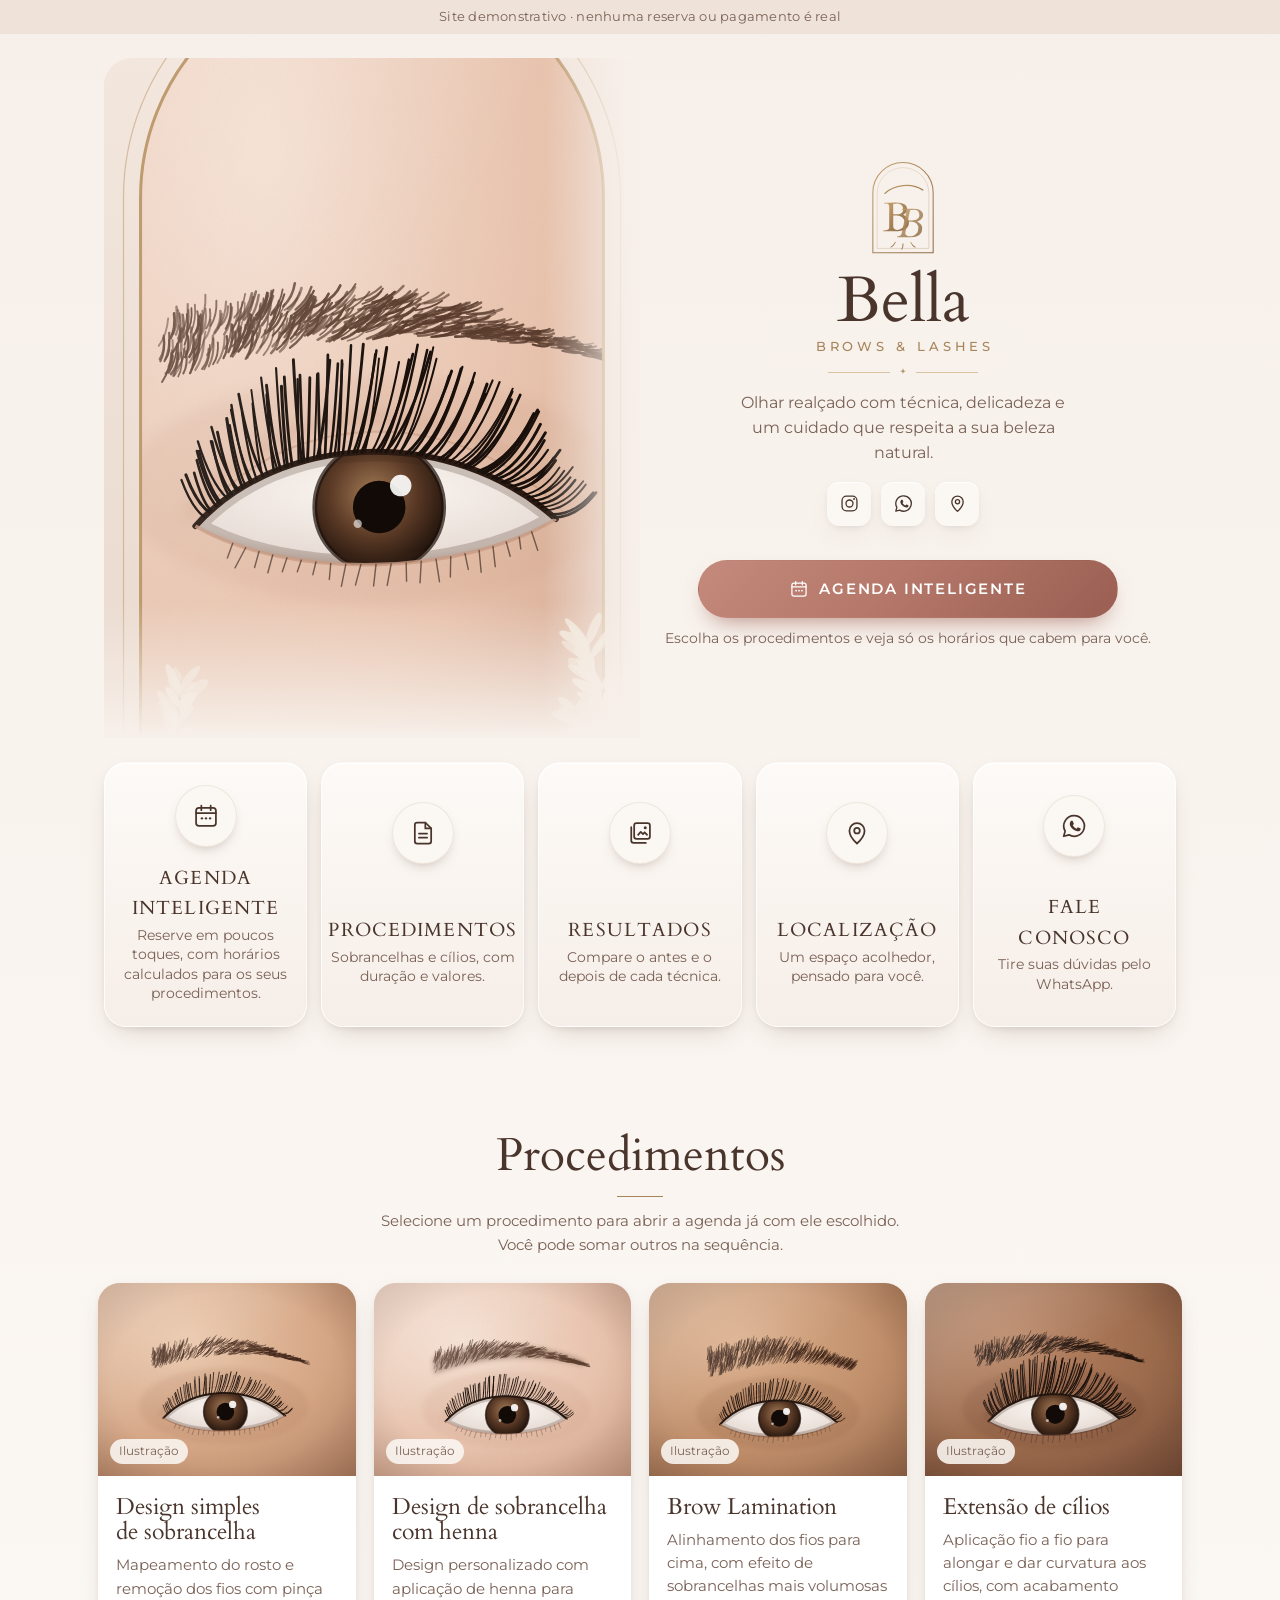
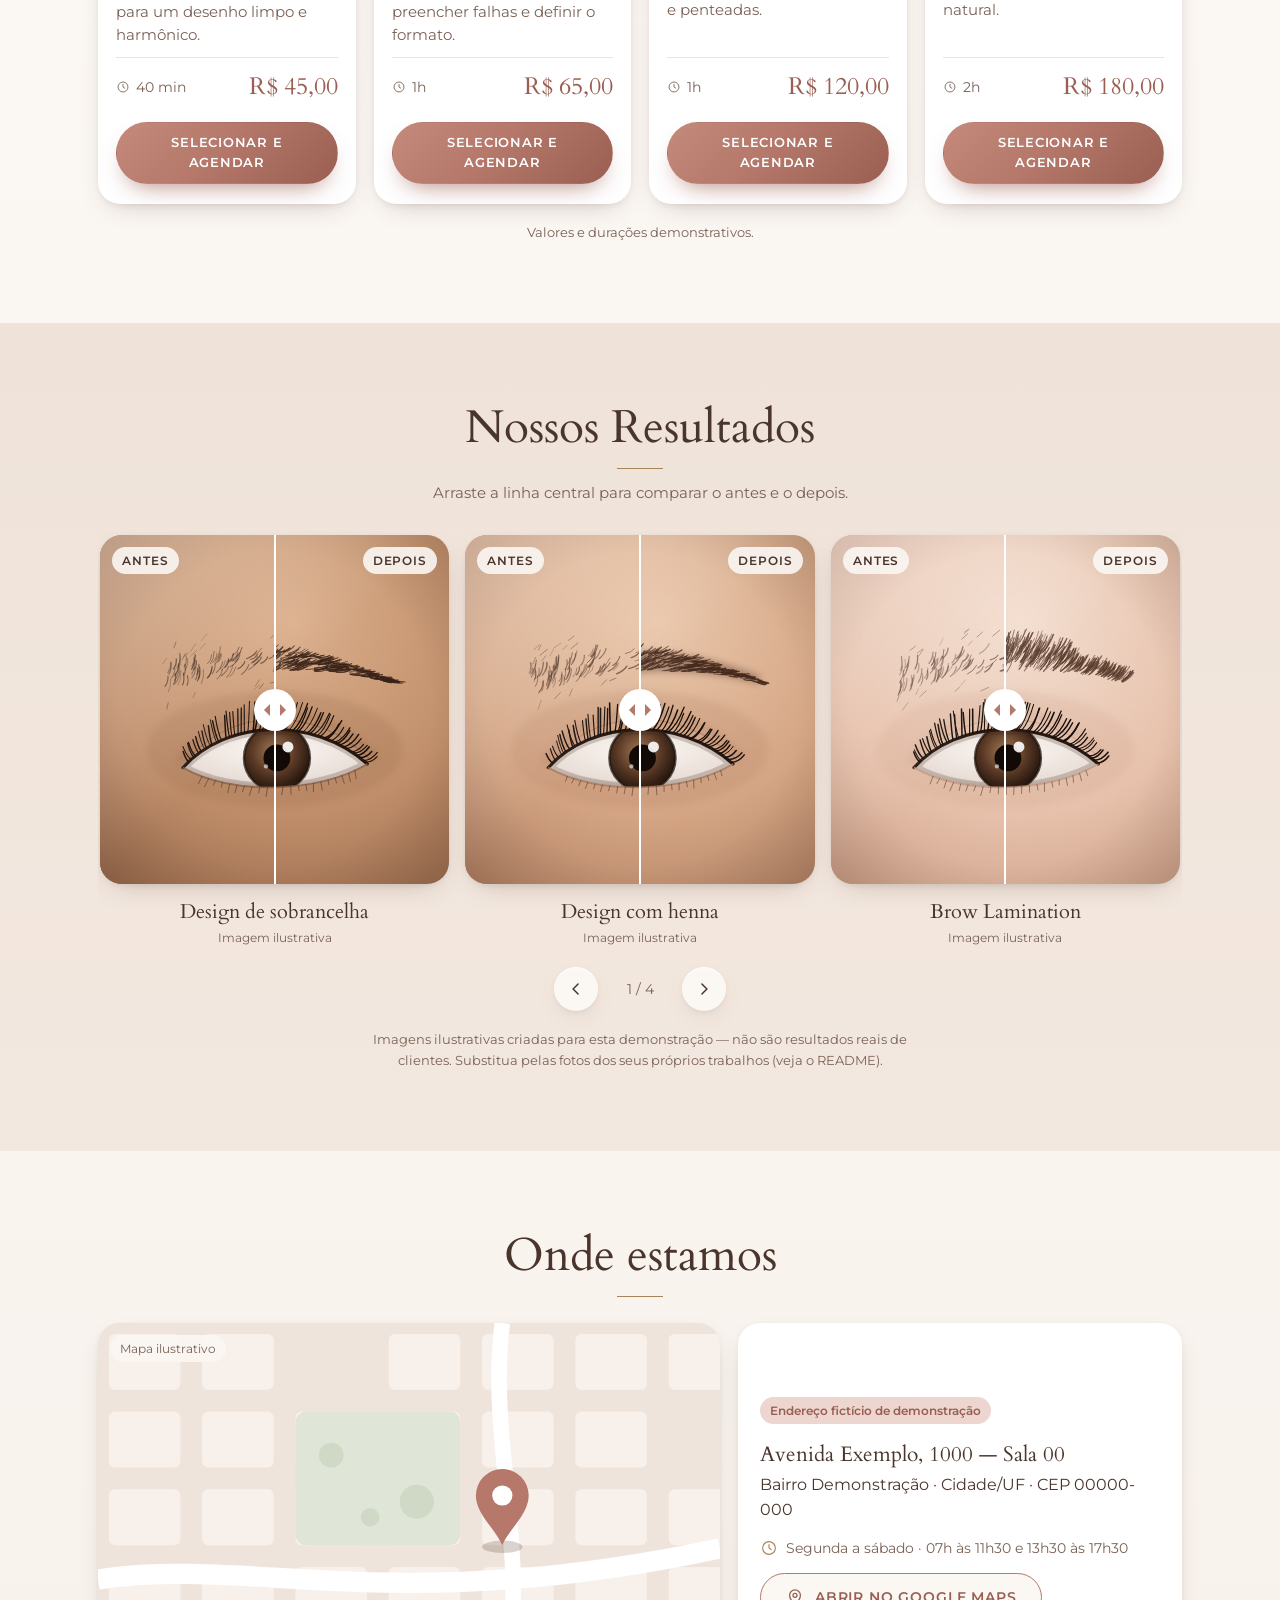
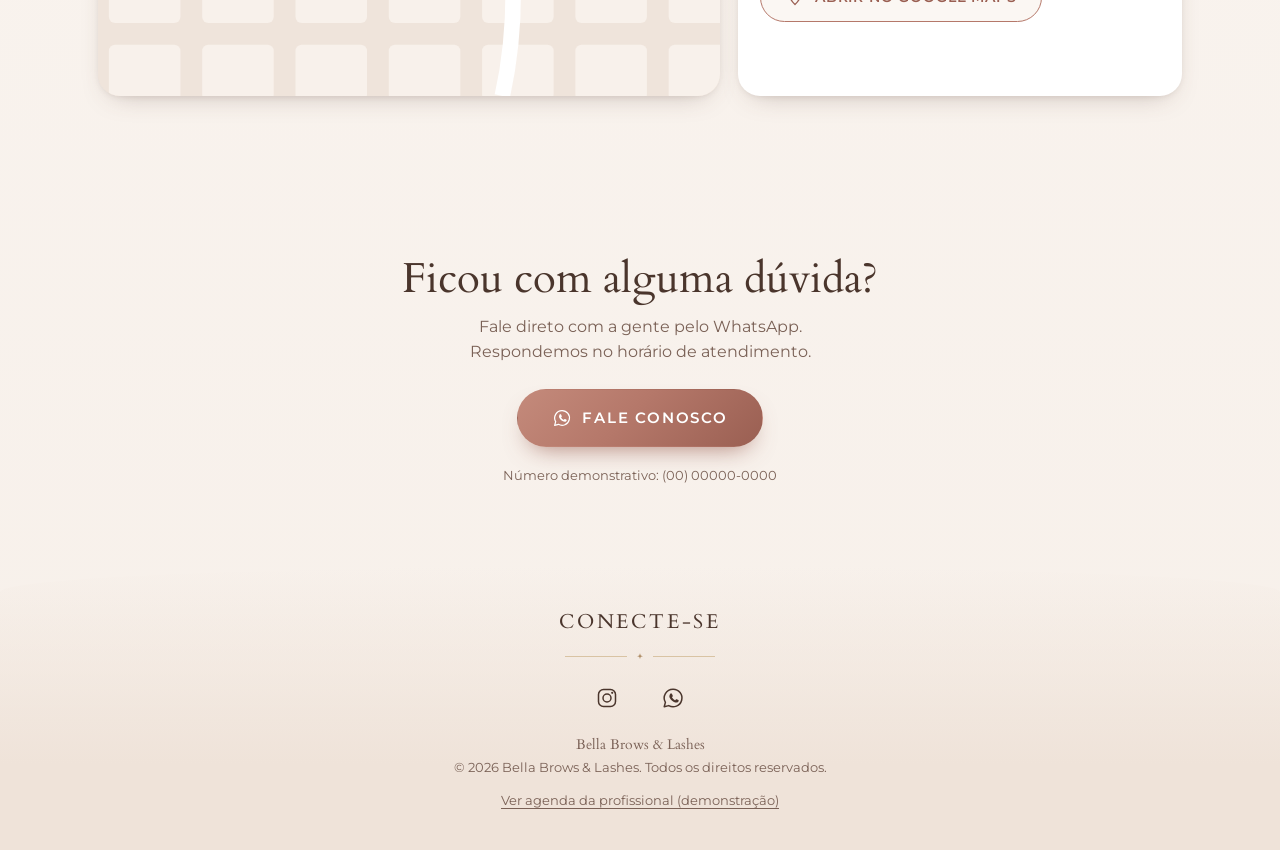
==== index.html @ b1f6b580 "Site demonstrativo Bella Brows & Lashes com Agenda Inteligente Co-Authored-By: Claude Opus 5.5 <nore" ====
<!DOCTYPE html>
<html lang="pt-BR">
<head>
  <meta charset="utf-8">
  <meta name="viewport" content="width=device-width, initial-scale=1, viewport-fit=cover">
  <title>Bella Brows & Lashes — Sobrancelhas e cílios (demonstração)</title>
  <meta name="description" content="Site demonstrativo de estúdio de sobrancelhas e extensão de cílios, com agenda inteligente interativa.">
  <meta name="theme-color" content="#f4ebe4">
  <link rel="icon" href="assets/img/logo-marca.svg" type="image/svg+xml">
  <link rel="stylesheet" href="css/style.css">
</head>
<body>

  <!-- Ícones (SVG sprite) -->
  <svg width="0" height="0" style="position:absolute" aria-hidden="true">
    <symbol id="i-cal" viewBox="0 0 24 24"><rect x="3.5" y="5" width="17" height="15.5" rx="2.5" fill="none" stroke="currentColor" stroke-width="1.5"/><path d="M3.5 9.5h17M8 3v4M16 3v4" stroke="currentColor" stroke-width="1.5" stroke-linecap="round"/><circle cx="8.5" cy="14" r="1" fill="currentColor"/><circle cx="12" cy="14" r="1" fill="currentColor"/><circle cx="15.5" cy="14" r="1" fill="currentColor"/></symbol>
    <symbol id="i-list" viewBox="0 0 24 24"><path d="M14 3H7a2 2 0 0 0-2 2v14a2 2 0 0 0 2 2h10a2 2 0 0 0 2-2V8z" fill="none" stroke="currentColor" stroke-width="1.5" stroke-linejoin="round"/><path d="M14 3v5h5M8.5 12.5h7M8.5 16h7" fill="none" stroke="currentColor" stroke-width="1.5" stroke-linecap="round"/></symbol>
    <symbol id="i-gallery" viewBox="0 0 24 24"><rect x="7" y="3.5" width="13.5" height="13.5" rx="2" fill="none" stroke="currentColor" stroke-width="1.5"/><path d="M4.5 7v11.5a2 2 0 0 0 2 2H17" fill="none" stroke="currentColor" stroke-width="1.5" stroke-linecap="round"/><path d="M10 14l2.6-3 2 2 1.4-1.6 2.5 2.6" fill="none" stroke="currentColor" stroke-width="1.5" stroke-linejoin="round"/><circle cx="16.5" cy="7.5" r="1.3" fill="currentColor"/></symbol>
    <symbol id="i-pin" viewBox="0 0 24 24"><path d="M12 21s-6.5-6-6.5-11a6.5 6.5 0 0 1 13 0c0 5-6.5 11-6.5 11z" fill="none" stroke="currentColor" stroke-width="1.5" stroke-linejoin="round"/><circle cx="12" cy="10" r="2.4" fill="none" stroke="currentColor" stroke-width="1.5"/></symbol>
    <symbol id="i-wa" viewBox="0 0 24 24"><path d="M12 3.2a8.8 8.8 0 0 0-7.6 13.2L3.2 20.8l4.5-1.2A8.8 8.8 0 1 0 12 3.2z" fill="none" stroke="currentColor" stroke-width="1.5" stroke-linejoin="round"/><path d="M9 8.2c.3-.6.6-.6.9-.6h.6c.2 0 .4.1.5.4l.8 1.8c.1.2 0 .5-.1.6l-.6.7c-.1.1-.2.3 0 .5.7 1.2 1.6 2 2.8 2.6.2.1.4.1.5-.1l.7-.8c.2-.2.4-.2.6-.1l1.7.8c.2.1.4.3.3.5 0 .9-.6 1.8-1.6 2-.8.2-1.9.1-3.6-.8-2-1.1-3.4-2.9-3.9-4.2-.4-1.1-.2-2.2.4-3.3z" fill="currentColor"/></symbol>
    <symbol id="i-ig" viewBox="0 0 24 24"><rect x="3.5" y="3.5" width="17" height="17" rx="5" fill="none" stroke="currentColor" stroke-width="1.5"/><circle cx="12" cy="12" r="4" fill="none" stroke="currentColor" stroke-width="1.5"/><circle cx="17.2" cy="6.8" r="1.1" fill="currentColor"/></symbol>
    <symbol id="i-chev" viewBox="0 0 24 24"><path d="M9.5 6l6 6-6 6" fill="none" stroke="currentColor" stroke-width="1.8" stroke-linecap="round" stroke-linejoin="round"/></symbol>
    <symbol id="i-back" viewBox="0 0 24 24"><path d="M14.5 6l-6 6 6 6" fill="none" stroke="currentColor" stroke-width="1.8" stroke-linecap="round" stroke-linejoin="round"/></symbol>
    <symbol id="i-clock" viewBox="0 0 24 24"><circle cx="12" cy="12" r="8.5" fill="none" stroke="currentColor" stroke-width="1.5"/><path d="M12 7.5V12l3 2" fill="none" stroke="currentColor" stroke-width="1.5" stroke-linecap="round"/></symbol>
    <symbol id="i-check" viewBox="0 0 24 24"><path d="M5 12.5l4.2 4.2L19 7" fill="none" stroke="currentColor" stroke-width="2" stroke-linecap="round" stroke-linejoin="round"/></symbol>
    <symbol id="i-x" viewBox="0 0 24 24"><path d="M6 6l12 12M18 6L6 18" stroke="currentColor" stroke-width="1.8" stroke-linecap="round"/></symbol>
    <symbol id="i-spark" viewBox="0 0 24 24"><path d="M12 3l1.6 5.4L19 10l-5.4 1.6L12 17l-1.6-5.4L5 10l5.4-1.6z" fill="currentColor"/></symbol>
  </svg>

  <div class="demo-strip" role="note">
    Site demonstrativo · nenhuma reserva ou pagamento é real
  </div>

  <!-- ============================== 1. LOGO E APRESENTAÇÃO ============================== -->
  <header class="hero" id="inicio">
    <div class="hero-photo">
      <img data-bind-src="brand.heroImage" src="assets/img/hero.svg" alt="Ilustração de olho com sobrancelha desenhada e cílios alongados" width="440" height="860" fetchpriority="high">
    </div>
    <div class="hero-brand">
      <img class="hero-mark" src="assets/img/logo-marca.svg" alt="" width="104" height="108">
      <h1 class="wordmark">
        <span class="wm-name">Bella</span>
        <span class="wm-sub">Brows &amp; Lashes</span>
      </h1>
      <div class="divider" aria-hidden="true"><svg><use href="#i-spark"/></svg></div>
      <p class="tagline" data-bind="brand.tagline"></p>
      <div class="hero-social">
        <a class="icon-btn" data-link="instagram" href="https://www.instagram.com/" target="_blank" rel="noopener" aria-label="Instagram"><svg><use href="#i-ig"/></svg></a>
        <a class="icon-btn" data-link="whatsapp" href="https://wa.me/" target="_blank" rel="noopener" aria-label="WhatsApp"><svg><use href="#i-wa"/></svg></a>
        <a class="icon-btn" href="#localizacao" aria-label="Localização"><svg><use href="#i-pin"/></svg></a>
      </div>
    </div>
    <div class="hero-cta">
      <button class="btn-primary btn-agenda" type="button" data-open-agenda>
        <svg aria-hidden="true"><use href="#i-cal"/></svg>
        Agenda inteligente
      </button>
      <p class="hero-hint">Escolha os procedimentos e veja só os horários que cabem para você.</p>
    </div>
  </header>

  <!-- Menu em cartões (mesma lógica de navegação da referência) -->
  <nav class="menu" aria-label="Seções do site">
    <button class="menu-card" type="button" data-open-agenda>
      <span class="menu-ico"><svg><use href="#i-cal"/></svg></span>
      <span class="menu-txt"><strong>Agenda inteligente</strong><small>Reserve em poucos toques, com horários calculados para os seus procedimentos.</small></span>
      <span class="menu-go"><svg><use href="#i-chev"/></svg></span>
    </button>
    <a class="menu-card" href="#procedimentos">
      <span class="menu-ico"><svg><use href="#i-list"/></svg></span>
      <span class="menu-txt"><strong>Procedimentos</strong><small>Sobrancelhas e cílios, com duração e valores.</small></span>
      <span class="menu-go"><svg><use href="#i-chev"/></svg></span>
    </a>
    <a class="menu-card" href="#resultados">
      <span class="menu-ico"><svg><use href="#i-gallery"/></svg></span>
      <span class="menu-txt"><strong>Resultados</strong><small>Compare o antes e o depois de cada técnica.</small></span>
      <span class="menu-go"><svg><use href="#i-chev"/></svg></span>
    </a>
    <a class="menu-card" href="#localizacao">
      <span class="menu-ico"><svg><use href="#i-pin"/></svg></span>
      <span class="menu-txt"><strong>Localização</strong><small>Um espaço acolhedor, pensado para você.</small></span>
      <span class="menu-go"><svg><use href="#i-chev"/></svg></span>
    </a>
    <a class="menu-card" href="#contato">
      <span class="menu-ico"><svg><use href="#i-wa"/></svg></span>
      <span class="menu-txt"><strong>Fale conosco</strong><small>Tire suas dúvidas pelo WhatsApp.</small></span>
      <span class="menu-go"><svg><use href="#i-chev"/></svg></span>
    </a>
  </nav>

  <main>
    <!-- ============================== 2. PROCEDIMENTOS ============================== -->
    <section class="section" id="procedimentos" aria-labelledby="t-proc">
      <div class="section-head">
        <h2 id="t-proc">Procedimentos</h2>
        <p>Selecione um procedimento para abrir a agenda já com ele escolhido. Você pode somar outros na sequência.</p>
      </div>
      <div class="services" id="services-list"></div>
      <p class="fine">Valores e durações demonstrativos.</p>
    </section>

    <!-- ============================== 3. RESULTADOS ============================== -->
    <section class="section section-tint" id="resultados" aria-labelledby="t-res">
      <div class="section-head">
        <h2 id="t-res">Nossos Resultados</h2>
        <p>Arraste a linha central para comparar o antes e o depois.</p>
      </div>
      <div class="results-wrap">
        <div class="results" id="results-list" tabindex="0" aria-label="Galeria de antes e depois"></div>
        <div class="results-nav">
          <button class="round-btn" type="button" data-results="prev" aria-label="Resultado anterior"><svg><use href="#i-back"/></svg></button>
          <span class="results-count" id="results-count" aria-live="polite">1 / 4</span>
          <button class="round-btn" type="button" data-results="next" aria-label="Próximo resultado"><svg><use href="#i-chev"/></svg></button>
        </div>
      </div>
      <p class="fine notice">Imagens ilustrativas criadas para esta demonstração — não são resultados reais de clientes. Substitua pelas fotos dos seus próprios trabalhos (veja o README).</p>
    </section>

    <!-- ============================== 4. LOCALIZAÇÃO ============================== -->
    <section class="section" id="localizacao" aria-labelledby="t-loc">
      <div class="section-head">
        <h2 id="t-loc">Onde estamos</h2>
      </div>
      <div class="location">
        <div class="map" id="map-box">
          <img src="assets/img/mapa-demo.svg" alt="Mapa ilustrativo, sem endereço real" width="800" height="480" loading="lazy">
          <span class="map-tag">Mapa ilustrativo</span>
        </div>
        <div class="address-card">
          <span class="badge">Endereço fictício de demonstração</span>
          <p class="addr"><strong data-bind="location.line1"></strong><br><span data-bind="location.line2"></span></p>
          <p class="hours"><svg aria-hidden="true"><use href="#i-clock"/></svg><span data-bind="location.hours"></span></p>
          <a class="btn-outline" data-link="maps" href="https://www.google.com/maps" target="_blank" rel="noopener">
            <svg aria-hidden="true"><use href="#i-pin"/></svg> Abrir no Google Maps
          </a>
        </div>
      </div>
    </section>

    <!-- ============================== 5. FALE CONOSCO ============================== -->
    <section class="section contact" id="contato" aria-labelledby="t-con">
      <h2 id="t-con">Ficou com alguma dúvida?</h2>
      <p>Fale direto com a gente pelo WhatsApp. Respondemos no horário de atendimento.</p>
      <a class="btn-primary btn-wa" data-link="whatsapp" href="https://wa.me/" target="_blank" rel="noopener">
        <svg aria-hidden="true"><use href="#i-wa"/></svg> Fale conosco
      </a>
      <p class="fine">Número demonstrativo: <span data-bind="contact.whatsappDisplay"></span></p>
    </section>
  </main>

  <!-- ============================== RODAPÉ ============================== -->
  <footer class="footer">
    <p class="footer-title">Conecte-se</p>
    <div class="divider" aria-hidden="true"><svg><use href="#i-spark"/></svg></div>
    <div class="footer-social">
      <a data-link="instagram" href="https://www.instagram.com/" target="_blank" rel="noopener" aria-label="Instagram"><svg><use href="#i-ig"/></svg></a>
      <a data-link="whatsapp" href="https://wa.me/" target="_blank" rel="noopener" aria-label="WhatsApp"><svg><use href="#i-wa"/></svg></a>
    </div>
    <p class="footer-name">Bella Brows &amp; Lashes</p>
    <p class="footer-copy">© <span data-bind="brand.year"></span> Bella Brows &amp; Lashes. Todos os direitos reservados.</p>
    <button class="link-btn" type="button" id="open-panel">Ver agenda da profissional (demonstração)</button>
  </footer>

  <!-- ============================== AGENDA INTELIGENTE ============================== -->
  <dialog class="sheet" id="agenda" aria-labelledby="ag-title">
    <div class="sheet-inner">
      <header class="sheet-head">
        <div>
          <p class="sheet-kicker">Demonstração interativa</p>
          <h2 id="ag-title">Agenda inteligente</h2>
        </div>
        <button class="round-btn" type="button" data-close aria-label="Fechar agenda"><svg><use href="#i-x"/></svg></button>
      </header>
      <ol class="stepper" id="stepper" aria-label="Etapas do agendamento">
        <li data-step="1"><span>1</span><em>Procedimentos</em></li>
        <li data-step="2"><span>2</span><em>Data</em></li>
        <li data-step="3"><span>3</span><em>Horário</em></li>
        <li data-step="4"><span>4</span><em>Seus dados</em></li>
        <li data-step="5"><span>5</span><em>Confirmação</em></li>
      </ol>

      <div class="sheet-body" id="sheet-body">
        <!-- Passo 1 -->
        <section class="step" data-panel="1" aria-labelledby="s1">
          <h3 id="s1">Quais procedimentos você deseja?</h3>
          <p class="step-help">Pode escolher mais de um. O tempo e o valor são somados automaticamente.</p>
          <div class="pick-list" id="pick-list" role="group" aria-label="Procedimentos"></div>
        </section>

        <!-- Passo 2 -->
        <section class="step" data-panel="2" aria-labelledby="s2" hidden>
          <h3 id="s2">Escolha a data</h3>
          <p class="step-help">Só aparecem liberadas as datas com horário livre para <strong id="dur-label">—</strong> de atendimento.</p>
          <div class="calendar">
            <div class="cal-head">
              <button class="round-btn" type="button" id="cal-prev" aria-label="Mês anterior"><svg><use href="#i-back"/></svg></button>
              <strong id="cal-title" aria-live="polite"></strong>
              <button class="round-btn" type="button" id="cal-next" aria-label="Próximo mês"><svg><use href="#i-chev"/></svg></button>
            </div>
            <div class="cal-week" aria-hidden="true"><span>D</span><span>S</span><span>T</span><span>Q</span><span>Q</span><span>S</span><span>S</span></div>
            <div class="cal-grid" id="cal-grid" role="grid"></div>
            <ul class="cal-legend">
              <li><i class="lg-av"></i>Disponível</li>
              <li><i class="lg-full"></i>Lotado</li>
              <li><i class="lg-off"></i>Fechado / bloqueado</li>
            </ul>
          </div>
          <p class="day-note" id="day-note" aria-live="polite"></p>
        </section>

        <!-- Passo 3 -->
        <section class="step" data-panel="3" aria-labelledby="s3" hidden>
          <h3 id="s3">Escolha o horário</h3>
          <p class="step-help" id="slot-help"></p>
          <div id="slot-groups"></div>
        </section>

        <!-- Passo 4 -->
        <section class="step" data-panel="4" aria-labelledby="s4" hidden>
          <h3 id="s4">Seus dados</h3>
          <p class="step-help">Use dados fictícios: esta é uma demonstração e nada é enviado.</p>
          <form id="client-form" novalidate>
            <label class="field">
              <span>Nome completo</span>
              <input id="f-name" name="name" type="text" autocomplete="name" required minlength="5" placeholder="Ex.: Maria da Silva">
              <small class="err" id="e-name"></small>
            </label>
            <label class="field">
              <span>WhatsApp</span>
              <input id="f-phone" name="phone" type="tel" inputmode="numeric" autocomplete="tel-national" required placeholder="(00) 00000-0000">
              <small class="err" id="e-phone"></small>
            </label>
          </form>
          <div class="mini-summary" id="mini-summary"></div>
        </section>

        <!-- Passo 5 -->
        <section class="step" data-panel="5" aria-labelledby="s5" hidden>
          <h3 id="s5">Confira e confirme</h3>
          <dl class="summary" id="summary"></dl>
          <div class="deposit">
            <div class="deposit-head">
              <strong>Sinal para garantir o horário</strong>
              <span class="badge">Simulação</span>
            </div>
            <p class="deposit-value" id="deposit-value"></p>
            <div class="pix-box" id="pix-box" hidden>
              <p>Pix copia e cola <em>(texto ilustrativo, não é um código válido)</em></p>
              <code id="pix-code"></code>
              <button class="btn-ghost" type="button" id="copy-pix">Copiar</button>
            </div>
            <button class="btn-outline wide" type="button" id="pay-btn">Simular pagamento do sinal</button>
            <p class="pay-status" id="pay-status" aria-live="polite"></p>
          </div>
          <p class="form-error" id="confirm-error" role="alert" hidden></p>
        </section>

        <!-- Final -->
        <section class="step done" data-panel="6" aria-labelledby="s6" hidden>
          <div class="done-icon"><svg><use href="#i-check"/></svg></div>
          <h3 id="s6">Agendamento confirmado!</h3>
          <p class="step-help">Protocolo <strong id="done-code"></strong> · reserva de demonstração</p>
          <dl class="summary" id="done-summary"></dl>
          <p class="fine">O horário já aparece como ocupado na agenda desta demonstração (neste navegador).</p>
          <div class="done-actions">
            <a class="btn-primary btn-wa" id="done-wa" href="https://wa.me/" target="_blank" rel="noopener"><svg aria-hidden="true"><use href="#i-wa"/></svg> Enviar resumo no WhatsApp</a>
            <button class="btn-outline" type="button" id="new-booking">Fazer outro agendamento</button>
            <button class="link-btn" type="button" data-close>Voltar ao site</button>
          </div>
        </section>
      </div>

      <footer class="sheet-foot" id="sheet-foot">
        <div class="totals" id="totals" aria-live="polite"></div>
        <div class="foot-actions">
          <button class="round-btn" type="button" id="btn-back" aria-label="Voltar"><svg><use href="#i-back"/></svg></button>
          <button class="btn-primary" type="button" id="btn-next">Continuar</button>
        </div>
      </footer>
    </div>
  </dialog>

  <!-- ============================== PRÉVIA DO PAINEL (DEMO) ============================== -->
  <dialog class="sheet" id="panel" aria-labelledby="pn-title">
    <div class="sheet-inner">
      <header class="sheet-head">
        <div>
          <p class="sheet-kicker">Prévia do futuro painel</p>
          <h2 id="pn-title">Agenda da profissional</h2>
        </div>
        <button class="round-btn" type="button" data-close aria-label="Fechar"><svg><use href="#i-x"/></svg></button>
      </header>
      <div class="sheet-body">
        <p class="step-help">Todos os agendamentos desta demonstração, inclusive os que você fizer. Os dados ficam só neste navegador.</p>
        <div id="panel-list"></div>
        <button class="btn-outline wide" type="button" id="reset-demo">Restaurar demonstração</button>
      </div>
    </div>
  </dialog>

  <div class="toast" id="toast" role="status" aria-live="polite" hidden></div>

  <noscript><p class="noscript">Ative o JavaScript para usar a agenda inteligente.</p></noscript>

  <script src="js/config.js"></script>
  <script src="js/scheduler.js"></script>
  <script src="js/storage.js"></script>
  <script src="js/payment.js"></script>
  <script src="js/ui.js"></script>
  <script src="js/site.js"></script>
  <script src="js/booking.js"></script>
</body>
</html>
---- css/style.css ----
/*
  VOICE   delicada, acolhedora, profissional — muito respiro, pouco ruído
  IDEA    cartão de visita de estúdio: arco de janela, linha dourada, papel nude
  PICTURE macro ilustrado de olho/sobrancelha dentro de um arco, com pampas
  COLOUR  creme #f7f0ea dominante, rosa queimado #b5786a de apoio, dourado #a8845a como acento, marrom #5c4136 no texto
  TYPE    Cardo (títulos e marca) + Montserrat (texto) — fontes locais
  LAYOUT  mobile-first: herói em 2 colunas, menu em cartões, seções empilhadas; no desktop as seções abrem em grade
*/

/* ----------------------------------------------------------------- fontes */
@font-face { font-family: "Cardo"; src: url("../assets/fonts/cardo-regular.woff") format("woff"); font-weight: 400; font-style: normal; font-display: swap; }
@font-face { font-family: "Cardo"; src: url("../assets/fonts/cardo-italic.woff") format("woff"); font-weight: 400; font-style: italic; font-display: swap; }
@font-face { font-family: "Montserrat"; src: url("../assets/fonts/montserrat-var.woff") format("woff"); font-weight: 100 900; font-style: normal; font-display: swap; }

/* ----------------------------------------------------------------- tokens */
:root {
  color-scheme: light;
  --cream: #f7f0ea;
  --paper: #fbf7f3;
  --sand: #efe3d9;
  --sand-2: #e6d5c8;
  --rose: #b5786a;
  --rose-deep: #9a5f52;
  --rose-soft: #ecd6cf;
  --gold: #a8845a;
  --gold-soft: #d9c3a3;
  --ink: #4a352c;
  --ink-soft: #7a6156;
  --white: #fff;
  --ok: #5f7f5a;
  --err: #b0453a;
  --radius: 22px;
  --shadow: 0 10px 28px -14px rgba(92, 65, 54, .38), 0 2px 6px -2px rgba(92, 65, 54, .12);
  --shadow-in: inset 0 1px 0 rgba(255, 255, 255, .9);
  --serif: "Cardo", "Cormorant Garamond", Georgia, "Times New Roman", serif;
  --sans: "Montserrat", system-ui, -apple-system, "Segoe UI", Roboto, sans-serif;
}

*, *::before, *::after { box-sizing: border-box; min-width: 0; }
html { scroll-behavior: smooth; scroll-padding-top: 16px; -webkit-text-size-adjust: 100%; }
html.no-scroll { overflow: hidden; }
body {
  margin: 0;
  font: 400 16px/1.6 var(--sans);
  color: var(--ink);
  background: linear-gradient(180deg, var(--cream) 0%, var(--paper) 40%, var(--cream) 100%);
  overflow-x: clip;
  padding-bottom: env(safe-area-inset-bottom);
}
img { display: block; max-width: 100%; height: auto; }
svg { width: 1em; height: 1em; flex: none; }
a { color: inherit; }
button, input { font: inherit; color: inherit; }
button { cursor: pointer; }
:focus-visible { outline: 2px solid var(--rose); outline-offset: 3px; border-radius: 10px; }
h1, h2, h3, h4 { font-family: var(--serif); font-weight: 400; line-height: 1.1; margin: 0; text-wrap: balance; color: var(--ink); }
p { margin: 0; }
[hidden] { display: none !important; }

/* -------------------------------------------------------------- faixa demo */
.demo-strip {
  font-size: 12.5px; letter-spacing: .02em; text-align: center;
  padding: 7px 16px calc(7px); padding-top: max(7px, env(safe-area-inset-top));
  background: var(--sand); color: var(--ink-soft);
}

/* ------------------------------------------------------------------ herói */
.hero {
  position: relative;
  display: grid;
  grid-template-columns: 46% 54%;
  max-width: 1120px; margin: 0 auto;
}
.hero-photo { position: relative; min-height: 100%; }
.hero-photo img { width: 100%; height: 100%; object-fit: cover; object-position: 50% 45%; aspect-ratio: 440 / 860; }
.hero-photo::after {
  content: ""; position: absolute; inset: 0;
  background: linear-gradient(90deg, transparent 82%, var(--cream) 100%), linear-gradient(180deg, transparent 80%, var(--cream) 100%);
}
.hero-brand {
  display: flex; flex-direction: column; align-items: center; justify-content: center; text-align: center;
  padding: 18px 14px 10px 4px;
}
.hero-mark { width: clamp(70px, 22vw, 112px); height: auto; margin-bottom: 6px; }
.wordmark { display: flex; flex-direction: column; align-items: center; }
.wm-name { font-size: clamp(38px, 11vw, 64px); line-height: 1; color: var(--ink); }
.wm-sub { font-family: var(--sans); font-size: clamp(9.5px, 2.6vw, 13px); font-weight: 500; letter-spacing: .3em; text-transform: uppercase; color: var(--gold); margin-top: 6px; padding-left: .3em; }
.divider { display: flex; align-items: center; gap: 8px; color: var(--gold); width: min(150px, 80%); margin: 14px auto; }
.divider::before, .divider::after { content: ""; flex: 1; height: 1px; background: var(--gold-soft); }
.divider svg { width: 10px; height: 10px; }
.tagline { font-size: clamp(13px, 3.6vw, 16px); line-height: 1.55; color: var(--ink-soft); max-width: 30ch; }
.hero-social { display: flex; gap: 10px; margin-top: 16px; }
.icon-btn {
  width: 44px; height: 44px; display: grid; place-items: center; border-radius: 12px;
  background: var(--paper); color: var(--ink); box-shadow: var(--shadow), var(--shadow-in);
  transition: transform .2s, color .2s;
}
.icon-btn svg { width: 21px; height: 21px; }
.icon-btn:hover { transform: translateY(-2px); color: var(--rose); }

.hero-cta { grid-column: 1 / -1; padding: 4px 20px 8px; text-align: center; }
.hero-hint { font-size: 13.5px; color: var(--ink-soft); margin-top: 10px; }

/* ----------------------------------------------------------------- botões */
.btn-primary, .btn-outline, .btn-ghost {
  display: inline-flex; align-items: center; justify-content: center; gap: 10px;
  min-height: 48px; padding: 12px 24px; border-radius: 999px;
  font-size: 14px; font-weight: 600; letter-spacing: .06em; text-transform: uppercase; text-decoration: none;
  border: 1px solid transparent; transition: transform .15s, background .2s, box-shadow .2s, opacity .2s;
}
.btn-primary { background: linear-gradient(135deg, #c48a7b, var(--rose) 45%, var(--rose-deep)); color: var(--white); box-shadow: 0 12px 24px -12px rgba(154, 95, 82, .8); }
.btn-primary:hover { transform: translateY(-1px); box-shadow: 0 16px 28px -12px rgba(154, 95, 82, .85); }
.btn-primary:active { transform: translateY(1px); }
.btn-primary:disabled { opacity: .45; box-shadow: none; transform: none; cursor: not-allowed; }
.btn-primary svg, .btn-outline svg { width: 20px; height: 20px; }
.btn-outline { background: var(--paper); color: var(--rose-deep); border-color: var(--rose); }
.btn-outline:hover { background: var(--rose-soft); }
.btn-outline:disabled { opacity: .6; cursor: default; }
.btn-ghost { background: transparent; color: var(--ink-soft); border-color: var(--sand-2); }
.btn-ghost:hover { background: var(--sand); }
.btn-sm { min-height: 44px; padding: 10px 18px; font-size: 12.5px; width: 100%; }
.btn-xs { min-height: 36px; padding: 6px 12px; font-size: 11px; }
.wide { width: 100%; }
.btn-agenda { width: min(100%, 420px); min-height: 58px; font-size: 15px; letter-spacing: .12em; }
.link-btn { background: none; border: 0; padding: 10px; color: var(--ink-soft); font-size: 13px; text-decoration: underline; text-underline-offset: 3px; min-height: 44px; }
.round-btn {
  width: 44px; height: 44px; border-radius: 50%; display: grid; place-items: center;
  background: var(--paper); border: 0; color: var(--ink); box-shadow: var(--shadow), var(--shadow-in);
}
.round-btn svg { width: 20px; height: 20px; }
.round-btn:disabled { opacity: .35; cursor: default; }

/* --------------------------------------------------------- menu em cartões */
.menu { display: grid; gap: 14px; padding: 18px 18px 8px; max-width: 1120px; margin: 0 auto; }
.menu-card {
  display: grid; grid-template-columns: auto 1fr auto; align-items: center; gap: 16px;
  padding: 14px 16px 14px 14px; border-radius: var(--radius); text-align: left; text-decoration: none;
  background: linear-gradient(180deg, #fdfaf7, #f6eee8); border: 1px solid rgba(255, 255, 255, .8);
  box-shadow: var(--shadow), var(--shadow-in); transition: transform .2s, box-shadow .2s;
}
.menu-card:hover { transform: translateY(-2px); }
.menu-ico {
  width: 62px; height: 62px; border-radius: 50%; display: grid; place-items: center; color: var(--ink);
  background: var(--paper); box-shadow: 0 6px 14px -8px rgba(92, 65, 54, .5), inset 0 0 0 1px rgba(168, 132, 90, .15);
}
.menu-ico svg { width: 28px; height: 28px; }
.menu-txt strong { display: block; font-family: var(--serif); font-weight: 400; font-size: 19px; letter-spacing: .06em; text-transform: uppercase; color: var(--ink); }
.menu-txt small { display: block; font-size: 13.5px; line-height: 1.45; color: var(--ink-soft); margin-top: 2px; }
.menu-go { width: 36px; height: 36px; border-radius: 50%; display: grid; place-items: center; background: var(--paper); box-shadow: var(--shadow); color: var(--ink); }
.menu-go svg { width: 18px; height: 18px; }

/* ----------------------------------------------------------------- seções */
.section { padding: clamp(44px, 7vw, 80px) 18px; max-width: 1120px; margin: 0 auto; }
.section-tint { max-width: none; background: linear-gradient(180deg, var(--sand) 0%, #f3e8df 100%); }
.section-tint > * { max-width: 1084px; margin-left: auto; margin-right: auto; }
.section-head { text-align: center; margin-bottom: 26px; }
.section-head h2 { font-size: clamp(32px, 8vw, 46px); }
.section-head h2::after { content: ""; display: block; width: 46px; height: 1px; background: var(--gold); margin: 14px auto 0; }
.section-head p { color: var(--ink-soft); max-width: 52ch; margin: 12px auto 0; font-size: 15px; }
.fine { font-size: 13px; color: var(--ink-soft); text-align: center; margin-top: 18px; }
.notice { max-width: 60ch; margin-left: auto; margin-right: auto; }
.badge { display: inline-block; font-size: 12px; font-weight: 600; padding: 4px 10px; border-radius: 999px; background: var(--rose-soft); color: var(--rose-deep); }

/* -------------------------------------------------------- procedimentos */
.services { display: grid; gap: 18px; grid-template-columns: minmax(0, 1fr); }
.service { background: var(--white); border-radius: var(--radius); overflow: hidden; box-shadow: var(--shadow); display: flex; flex-direction: column; }
.service-img { position: relative; aspect-ratio: 4 / 3; background: var(--sand); }
.service-img img { width: 100%; height: 100%; object-fit: cover; }
.img-tag { position: absolute; left: 12px; bottom: 12px; font-size: 11.5px; padding: 3px 9px; border-radius: 999px; background: rgba(251, 247, 243, .88); color: var(--ink-soft); }
.service-body { padding: 18px 18px 20px; display: flex; flex-direction: column; gap: 10px; flex: 1; }
.service-body h3 { font-size: 23px; }
.service-body p { font-size: 14.5px; color: var(--ink-soft); flex: 1; }
.service-meta { display: flex; align-items: center; justify-content: space-between; padding: 10px 0 6px; border-top: 1px solid var(--sand); }
.service-meta span { display: inline-flex; align-items: center; gap: 6px; font-size: 14px; color: var(--ink-soft); white-space: nowrap; }
.service-meta strong { font-family: var(--serif); font-size: 24px; font-weight: 400; color: var(--rose-deep); white-space: nowrap; }

/* -------------------------------------------------------------- resultados */
.results-wrap { position: relative; }
.results {
  display: flex; gap: 16px; overflow-x: auto; scroll-snap-type: x mandatory; padding: 4px 2px 12px;
  scrollbar-width: none; -webkit-overflow-scrolling: touch;
}
.results::-webkit-scrollbar { display: none; }
.result { flex: 0 0 min(86%, 420px); scroll-snap-align: center; margin: 0; }
.compare { position: relative; aspect-ratio: 1; border-radius: var(--radius); overflow: hidden; box-shadow: var(--shadow); background: var(--sand); }
.compare img { width: 100%; height: 100%; object-fit: cover; }
.cmp-before { position: absolute; inset: 0; clip-path: inset(0 calc(100% - var(--pos)) 0 0); }
.cmp-before img { position: absolute; inset: 0; }
.cmp-line { position: absolute; top: 0; bottom: 0; left: var(--pos); width: 2px; margin-left: -1px; background: var(--white); pointer-events: none; }
.cmp-line i { position: absolute; top: 50%; left: 50%; width: 42px; height: 42px; margin: -21px 0 0 -21px; border-radius: 50%; background: var(--white); box-shadow: var(--shadow); }
.cmp-line i::before, .cmp-line i::after { content: ""; position: absolute; top: 15px; border: 6px solid transparent; }
.cmp-line i::before { left: 4px; border-right-color: var(--rose); }
.cmp-line i::after { right: 4px; border-left-color: var(--rose); }
.cmp-label { position: absolute; top: 12px; font-size: 12px; font-weight: 600; letter-spacing: .08em; text-transform: uppercase; padding: 4px 10px; border-radius: 999px; background: rgba(251, 247, 243, .9); pointer-events: none; }
.cmp-label.l { left: 12px; } .cmp-label.r { right: 12px; }
.cmp-range { position: absolute; inset: 0; width: 100%; height: 100%; margin: 0; opacity: 0; cursor: ew-resize; touch-action: pan-y; -webkit-appearance: none; appearance: none; }
.cmp-range::-webkit-slider-thumb { -webkit-appearance: none; width: 48px; height: 600px; }
.cmp-range:focus-visible + * { outline: none; }
.compare:focus-within { outline: 2px solid var(--rose); outline-offset: 3px; }
.result figcaption { text-align: center; font-family: var(--serif); font-size: 20px; margin-top: 12px; }
.result figcaption small { display: block; font-family: var(--sans); font-size: 12px; color: var(--ink-soft); }
.results-nav { display: flex; align-items: center; justify-content: center; gap: 18px; margin-top: 8px; }
.results-count { font-size: 14px; color: var(--ink-soft); min-width: 48px; text-align: center; }

/* ------------------------------------------------------------- localização */
.location { display: grid; gap: 18px; }
.map { position: relative; border-radius: var(--radius); overflow: hidden; box-shadow: var(--shadow); aspect-ratio: 5 / 3; background: var(--sand); }
.map img, .map iframe { width: 100%; height: 100%; object-fit: cover; border: 0; }
.map-tag { position: absolute; left: 12px; top: 12px; font-size: 12px; padding: 4px 10px; border-radius: 999px; background: rgba(251, 247, 243, .92); color: var(--ink-soft); }
.address-card { background: var(--white); border-radius: var(--radius); box-shadow: var(--shadow); padding: 22px; display: flex; flex-direction: column; gap: 14px; align-items: flex-start; }
.addr { font-size: 16px; line-height: 1.6; }
.addr strong { font-family: var(--serif); font-weight: 400; font-size: 21px; }
.hours { display: flex; gap: 8px; align-items: flex-start; font-size: 14px; color: var(--ink-soft); }
.hours svg { width: 18px; height: 18px; margin-top: 2px; color: var(--gold); }

/* ---------------------------------------------------------------- contato */
.contact { text-align: center; }
.contact h2 { font-size: clamp(30px, 7.5vw, 42px); }
.contact > p:first-of-type { color: var(--ink-soft); margin: 12px auto 24px; max-width: 40ch; }
.btn-wa { min-height: 58px; padding: 14px 34px; font-size: 15px; letter-spacing: .12em; }

/* ---------------------------------------------------------------- rodapé */
.footer {
  text-align: center; padding: 40px 18px calc(28px + env(safe-area-inset-bottom));
  background: linear-gradient(180deg, transparent, var(--sand) 70%);
  border-top-left-radius: 50% 26px; border-top-right-radius: 50% 26px;
}
.footer-title { font-family: var(--serif); font-size: 20px; letter-spacing: .14em; text-transform: uppercase; }
.footer-social { display: flex; justify-content: center; gap: 22px; }
.footer-social a { width: 44px; height: 44px; display: grid; place-items: center; color: var(--ink); }
.footer-social svg { width: 24px; height: 24px; }
.footer-name { font-family: var(--serif); font-size: 14px; margin-top: 14px; color: var(--ink-soft); }
.footer-copy { font-size: 12.5px; color: var(--ink-soft); margin-top: 2px; }

/* ============================================================ AGENDA (sheet) */
dialog.sheet {
  border: 0; padding: 0; margin: 0; max-width: none; max-height: none;
  width: 100%; height: 100%; background: transparent; color: var(--ink);
}
dialog.sheet::backdrop { background: rgba(60, 40, 32, .42); backdrop-filter: blur(3px); }
.sheet-inner {
  position: absolute; inset: 0; display: flex; flex-direction: column;
  background: var(--paper);
  padding-top: env(safe-area-inset-top);
}
dialog.sheet[open] .sheet-inner { animation: rise .32s cubic-bezier(.2, .8, .2, 1); }
@keyframes rise { from { transform: translateY(28px); opacity: 0; } to { transform: none; opacity: 1; } }

.sheet-head { display: flex; align-items: center; justify-content: space-between; gap: 12px; padding: 14px 18px 8px; }
.sheet-head h2 { font-size: 28px; }
.sheet-kicker { font-size: 12px; color: var(--rose-deep); font-weight: 600; }

.stepper { list-style: none; display: grid; grid-template-columns: repeat(5, 1fr); gap: 4px; margin: 0; padding: 6px 14px 12px; border-bottom: 1px solid var(--sand); }
.stepper li { display: flex; flex-direction: column; align-items: center; gap: 4px; position: relative; }
.stepper li::before { content: ""; position: absolute; top: 14px; left: -50%; width: 100%; height: 1px; background: var(--sand-2); z-index: 0; }
.stepper li:first-child::before { display: none; }
.stepper span { position: relative; z-index: 1; width: 28px; height: 28px; border-radius: 50%; display: grid; place-items: center; font-size: 13px; font-weight: 600; background: var(--sand); color: var(--ink-soft); transition: background .2s, color .2s; }
.stepper em { font-style: normal; font-size: 11px; color: var(--ink-soft); text-align: center; line-height: 1.2; }
.stepper li.is-done span { background: var(--gold-soft); color: var(--ink); }
.stepper li.is-done::before, .stepper li.is-current::before { background: var(--gold); }
.stepper li.is-current span { background: var(--rose); color: var(--white); box-shadow: 0 0 0 4px var(--rose-soft); }
.stepper li.is-current em { color: var(--ink); font-weight: 600; }

.sheet-body { flex: 1; overflow-y: auto; padding: 20px 18px 28px; -webkit-overflow-scrolling: touch; overscroll-behavior: contain; }
.step h3 { font-size: 26px; outline: none; }
.step-help { font-size: 14.5px; color: var(--ink-soft); margin: 8px 0 18px; }

/* passo 1 */
.pick-list { display: grid; gap: 12px; }
.pick {
  display: grid; grid-template-columns: 64px 1fr auto; align-items: center; gap: 14px;
  padding: 10px 14px 10px 10px; border-radius: 18px; background: var(--white); cursor: pointer;
  border: 1.5px solid var(--sand); transition: border-color .2s, box-shadow .2s;
}
.pick input { position: absolute; opacity: 0; pointer-events: none; }
.pick img { width: 64px; height: 64px; border-radius: 14px; object-fit: cover; }
.pick-txt strong { display: block; font-size: 15px; font-weight: 600; line-height: 1.3; }
.pick-txt small { display: inline-flex; align-items: center; gap: 5px; font-size: 13.5px; color: var(--ink-soft); margin-top: 3px; white-space: nowrap; }
.pick-box { width: 26px; height: 26px; border-radius: 8px; border: 1.5px solid var(--sand-2); display: grid; place-items: center; color: transparent; transition: all .2s; }
.pick-box svg { width: 16px; height: 16px; }
.pick.is-on { border-color: var(--rose); box-shadow: 0 8px 20px -12px rgba(154, 95, 82, .6); }
.pick.is-on .pick-box { background: var(--rose); border-color: var(--rose); color: var(--white); }
.pick:has(input:focus-visible) { outline: 2px solid var(--rose); outline-offset: 2px; }

/* passo 2 */
.calendar { background: var(--white); border-radius: var(--radius); padding: 14px; box-shadow: var(--shadow); }
.cal-head { display: flex; align-items: center; justify-content: space-between; margin-bottom: 10px; }
.cal-head strong { font-family: var(--serif); font-weight: 400; font-size: 21px; }
.cal-week, .cal-grid { display: grid; grid-template-columns: repeat(7, minmax(0, 1fr)); gap: 4px; }
.cal-week span { text-align: center; font-size: 12px; font-weight: 600; color: var(--ink-soft); padding: 4px 0; }
.day {
  aspect-ratio: 1; min-height: 40px; border-radius: 12px; border: 0; font-size: 15px; font-weight: 500;
  background: transparent; position: relative; transition: background .15s, color .15s;
}
.day.st-available { background: var(--rose-soft); color: var(--ink); font-weight: 600; }
.day.st-available:hover { background: #e4c3b9; }
.day.st-full { color: var(--rose-deep); opacity: .55; text-decoration: line-through; }
.day.st-closed, .day.st-blocked, .day.st-past, .day.st-beyond { color: #c3b2a8; }
.day.st-blocked { background: repeating-linear-gradient(135deg, transparent 0 5px, rgba(195, 178, 168, .25) 5px 7px); }
.day:disabled { cursor: not-allowed; }
.day.is-today::after { content: ""; position: absolute; bottom: 5px; left: 50%; width: 4px; height: 4px; margin-left: -2px; border-radius: 50%; background: var(--gold); }
.day.is-sel { background: var(--rose); color: var(--white); box-shadow: 0 8px 16px -8px rgba(154, 95, 82, .9); }
.cal-legend { list-style: none; display: flex; flex-wrap: wrap; gap: 6px 14px; padding: 12px 2px 0; margin: 0; font-size: 12px; color: var(--ink-soft); }
.cal-legend li { display: inline-flex; align-items: center; gap: 6px; }
.cal-legend i { width: 12px; height: 12px; border-radius: 4px; }
.lg-av { background: var(--rose-soft); }
.lg-full { background: var(--white); border: 1px solid var(--rose); opacity: .6; }
.lg-off { background: var(--sand); }
.day-note { margin-top: 14px; font-size: 14px; color: var(--ink-soft); text-align: center; }

/* passo 3 */
.slot-group + .slot-group { margin-top: 22px; }
.slot-group h4 { font-size: 20px; margin-bottom: 10px; }
.slot-group h4 small { font-family: var(--sans); font-size: 12.5px; color: var(--ink-soft); }
.slots { display: grid; grid-template-columns: repeat(auto-fill, minmax(92px, 1fr)); gap: 8px; }
.slot {
  min-height: 56px; border-radius: 14px; border: 1.5px solid var(--sand-2); background: var(--white);
  font-size: 16px; font-weight: 600; display: flex; flex-direction: column; align-items: center; justify-content: center; line-height: 1.2;
  transition: border-color .15s, background .15s;
}
.slot small { font-size: 11px; font-weight: 500; color: var(--ink-soft); }
.slot:hover { border-color: var(--rose); }
.slot.is-sel { background: var(--rose); border-color: var(--rose); color: var(--white); }
.slot.is-sel small { color: rgba(255, 255, 255, .85); }
.empty { font-size: 14px; color: var(--ink-soft); padding: 12px 14px; background: var(--sand); border-radius: 12px; }

/* passo 4 */
.field { display: block; margin-bottom: 16px; }
.field span { display: block; font-size: 14px; font-weight: 600; margin-bottom: 6px; }
.field input {
  width: 100%; min-height: 52px; padding: 12px 16px; font-size: 16px; border-radius: 14px;
  border: 1.5px solid var(--sand-2); background: var(--white); transition: border-color .15s;
}
.field input:focus { outline: none; border-color: var(--rose); box-shadow: 0 0 0 4px var(--rose-soft); }
.field input[aria-invalid="true"] { border-color: var(--err); }
.err { display: block; min-height: 18px; font-size: 13px; color: var(--err); margin-top: 4px; }
.mini-summary { padding: 14px 16px; border-radius: 16px; background: var(--sand); display: flex; flex-direction: column; gap: 2px; font-size: 14px; }
.mini-summary span { color: var(--ink-soft); }

/* passo 5 e final */
.summary { margin: 0 0 18px; background: var(--white); border-radius: var(--radius); box-shadow: var(--shadow); padding: 6px 18px; }
.summary div { display: flex; justify-content: space-between; gap: 16px; padding: 11px 0; border-bottom: 1px solid var(--sand); }
.summary div:last-child { border-bottom: 0; }
.summary dt { font-size: 13.5px; color: var(--ink-soft); flex: none; }
.summary dd { margin: 0; font-size: 14.5px; font-weight: 600; text-align: right; }
.deposit { border: 1.5px dashed var(--gold-soft); border-radius: var(--radius); padding: 18px; display: flex; flex-direction: column; gap: 12px; background: #fffdfa; }
.deposit-head { display: flex; justify-content: space-between; align-items: center; gap: 10px; }
.deposit-value { font-family: var(--serif); font-size: 34px; color: var(--rose-deep); line-height: 1; }
.deposit-value small { font-family: var(--sans); font-size: 14px; color: var(--ink-soft); }
.pix-box { background: var(--sand); border-radius: 14px; padding: 12px 14px; display: grid; gap: 8px; font-size: 13px; }
.pix-box em { color: var(--ink-soft); }
.pix-box code { font-size: 12.5px; word-break: break-all; background: var(--paper); padding: 8px 10px; border-radius: 10px; }
.pix-box .btn-ghost { min-height: 40px; justify-self: start; padding: 6px 16px; font-size: 12px; }
.pay-status { font-size: 13.5px; color: var(--ink-soft); }
.pay-status.ok { color: var(--ok); font-weight: 600; }
.form-error { margin-top: 14px; padding: 12px 14px; border-radius: 12px; background: #f6dcd7; color: var(--err); font-size: 14px; }

.done { text-align: center; }
.done-icon { width: 76px; height: 76px; border-radius: 50%; margin: 8px auto 16px; display: grid; place-items: center; background: var(--rose); color: var(--white); box-shadow: 0 0 0 10px var(--rose-soft); animation: pop .5s cubic-bezier(.2, 1.4, .4, 1); }
.done-icon svg { width: 38px; height: 38px; }
@keyframes pop { from { transform: scale(.4); opacity: 0; } to { transform: none; opacity: 1; } }
.done .summary { text-align: left; margin-top: 8px; }
.done-actions { display: grid; gap: 10px; margin-top: 18px; }

.sheet-foot {
  border-top: 1px solid var(--sand); background: rgba(251, 247, 243, .97);
  padding: 12px 18px calc(12px + env(safe-area-inset-bottom));
  display: flex; align-items: center; justify-content: space-between; gap: 12px;
  box-shadow: 0 -10px 24px -18px rgba(92, 65, 54, .5);
}
.totals { display: flex; flex-direction: column; line-height: 1.25; }
.totals strong { font-family: var(--serif); font-weight: 400; font-size: 22px; color: var(--rose-deep); white-space: nowrap; }
.totals span { font-size: 12.5px; color: var(--ink-soft); white-space: nowrap; }
.empty-day { text-align: center; padding: 20px; border-radius: 16px; background: var(--sand); display: grid; gap: 14px; justify-items: center; font-size: 14.5px; }
.foot-actions { display: flex; gap: 8px; align-items: center; }
.foot-actions .round-btn { width: 48px; height: 48px; }
.foot-actions .btn-primary { padding: 12px 20px; font-size: 13px; letter-spacing: .05em; white-space: nowrap; }

/* painel demo */
.pn-day { font-size: 18px; margin: 20px 0 8px; }
.pn-item { display: grid; grid-template-columns: 58px 1fr auto; gap: 12px; align-items: center; padding: 10px 12px; border-radius: 14px; background: var(--white); margin-bottom: 8px; border-left: 3px solid var(--gold-soft); }
.pn-item.is-mine { border-left-color: var(--rose); }
.pn-item.is-cancelled { opacity: .55; }
.pn-item.is-cancelled .pn-time { text-decoration: line-through; }
.pn-time { font-weight: 600; font-size: 15px; display: flex; flex-direction: column; line-height: 1.2; }
.pn-time small { font-weight: 400; font-size: 12px; color: var(--ink-soft); }
.pn-info strong { display: block; font-size: 14px; }
.pn-info small { display: block; font-size: 12.5px; color: var(--ink-soft); }
.pn-info em { display: inline-block; font-style: normal; font-size: 11px; font-weight: 600; color: var(--rose-deep); margin-top: 2px; margin-right: 6px; }
#reset-demo { margin-top: 18px; }

.toast {
  position: fixed; left: 50%; bottom: calc(96px + env(safe-area-inset-bottom)); transform: translateX(-50%);
  z-index: 1000; max-width: calc(100% - 32px); padding: 12px 18px; border-radius: 14px;
  background: var(--ink); color: var(--white); font-size: 14px; box-shadow: 0 12px 30px -10px rgba(0, 0, 0, .4);
}
.noscript { text-align: center; padding: 16px; background: var(--rose-soft); }

/* ============================================================== tablet+ */
@media (min-width: 640px) {
  .services { grid-template-columns: repeat(2, minmax(0, 1fr)); }
  .menu { grid-template-columns: repeat(2, minmax(0, 1fr)); padding: 24px; }
  .menu-card:first-child { grid-column: 1 / -1; }
  .location { grid-template-columns: minmax(0, 1.4fr) minmax(0, 1fr); align-items: stretch; }
  .map { aspect-ratio: auto; min-height: 300px; }
  .address-card { justify-content: center; }
  dialog.sheet { display: none; }
  dialog.sheet[open] { display: grid; place-items: center; }
  .sheet-inner { position: relative; inset: auto; width: min(560px, calc(100% - 32px)); height: min(820px, calc(100% - 40px)); border-radius: 28px; overflow: hidden; box-shadow: 0 30px 80px -20px rgba(60, 40, 32, .5); }
  .stepper em { font-size: 12px; }
}

@media (min-width: 960px) {
  .hero { grid-template-columns: 1fr 1fr; padding: 24px 24px 0; }
  .hero-photo { grid-row: 1 / span 2; }
  .hero-photo img { border-radius: 28px 28px 0 0; max-height: 680px; }
  .hero-brand { grid-column: 2; grid-row: 1; justify-content: flex-end; padding-top: 40px; }
  .hero-cta { grid-column: 2; grid-row: 2; align-self: start; padding: 24px 20px 40px; }
  .menu { grid-template-columns: repeat(5, minmax(0, 1fr)); }
  .menu-card, .menu-card:first-child { grid-column: auto; grid-template-columns: 1fr; justify-items: center; text-align: center; padding: 22px 16px; }
  .menu-go { display: none; }
  .services { grid-template-columns: repeat(4, minmax(0, 1fr)); }
  .result { flex-basis: calc((100% - 32px) / 3); }
}

@media (prefers-reduced-motion: reduce) {
  *, *::before, *::after { animation: none !important; transition: none !important; scroll-behavior: auto !important; }
}
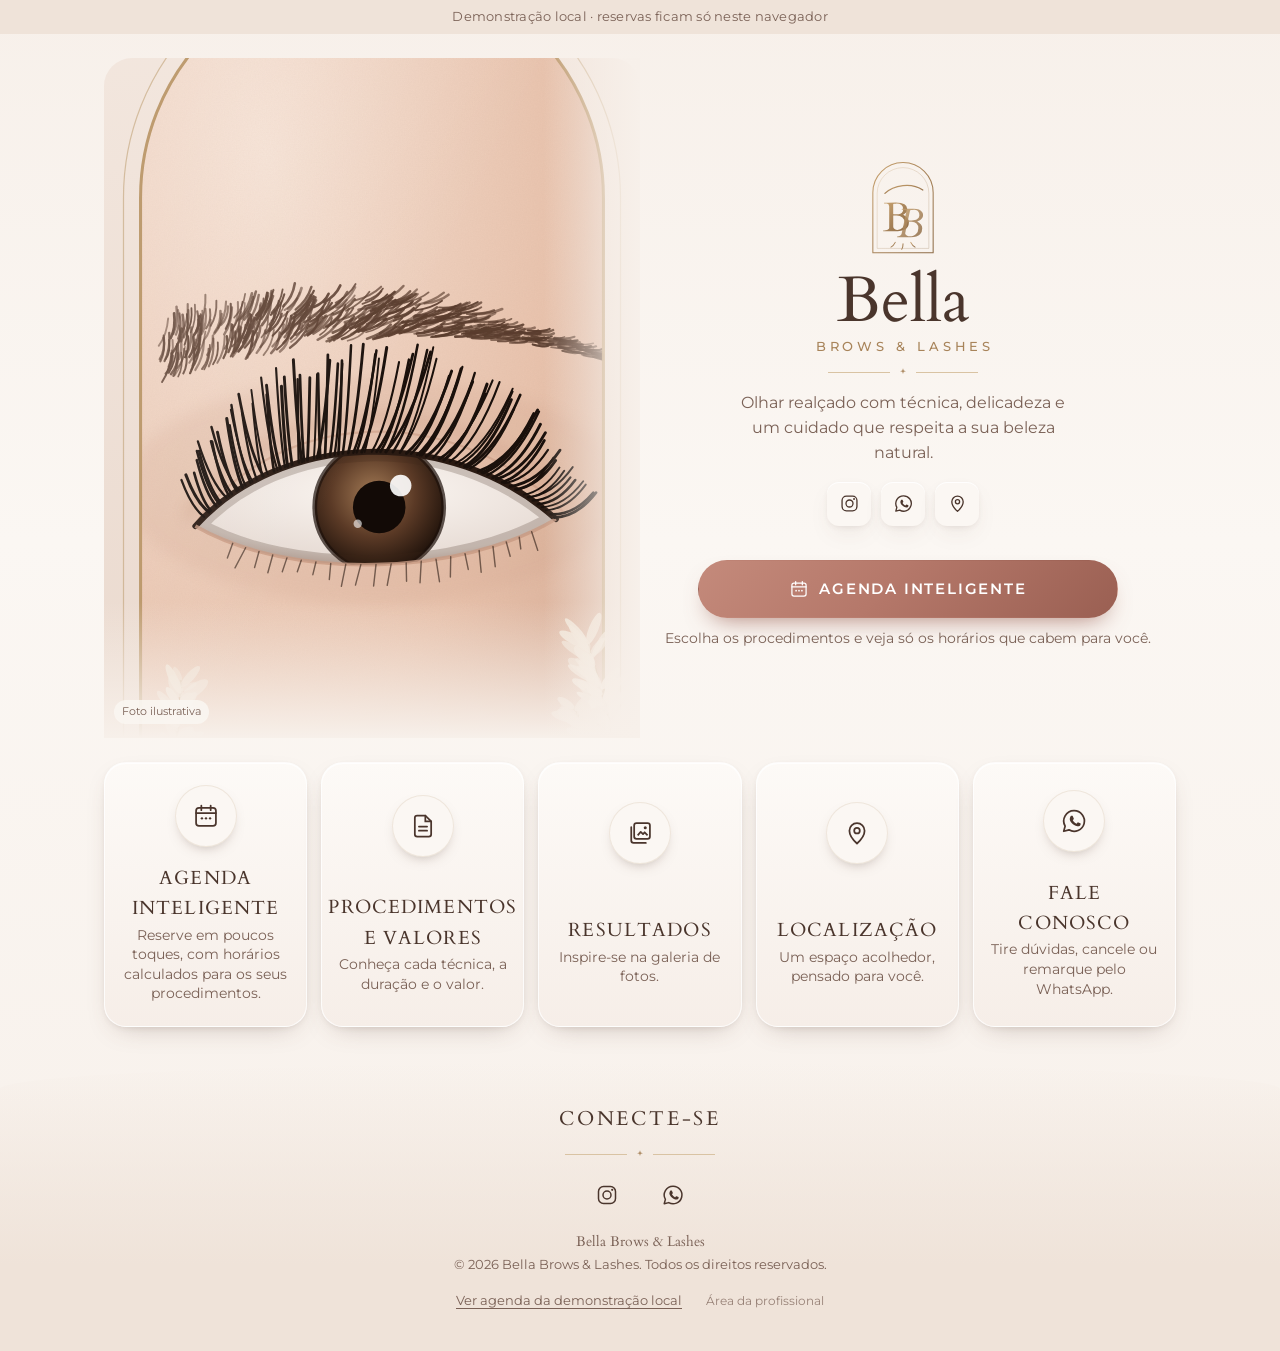
==== commit 9e6c5273: "Site público em telas independentes e conectado à plataforma - Início com logo, apresentação e botõe" ====
--- a/index.html
+++ b/index.html
@@ -27,27 +27,32 @@
     <symbol id="i-spark" viewBox="0 0 24 24"><path d="M12 3l1.6 5.4L19 10l-5.4 1.6L12 17l-1.6-5.4L5 10l5.4-1.6z" fill="currentColor"/></symbol>
   </svg>
 
-  <div class="demo-strip" role="note">
+  <div class="demo-strip" role="note" id="mode-strip">
     Site demonstrativo · nenhuma reserva ou pagamento é real
   </div>
+  <div class="loading" id="loading" aria-live="polite"><span></span>Carregando…</div>
+  <div class="load-error" id="load-error" hidden></div>
 
   <!-- ============================== 1. LOGO E APRESENTAÇÃO ============================== -->
+  <div class="view view-home" data-view="inicio">
   <header class="hero" id="inicio">
     <div class="hero-photo">
-      <img data-bind-src="brand.heroImage" src="assets/img/hero.svg" alt="Ilustração de olho com sobrancelha desenhada e cílios alongados" width="440" height="860" fetchpriority="high">
+      <img id="hero-img" alt="Foto ilustrativa de olhar com sobrancelhas e cílios" width="440" height="860" fetchpriority="high">
+      <span class="photo-tag">Foto ilustrativa</span>
     </div>
     <div class="hero-brand">
-      <img class="hero-mark" src="assets/img/logo-marca.svg" alt="" width="104" height="108">
+      <img class="hero-mark" id="brand-logo" alt="" width="104" height="108">
       <h1 class="wordmark">
-        <span class="wm-name">Bella</span>
-        <span class="wm-sub">Brows &amp; Lashes</span>
+        <span class="wm-name" data-bind="brand.wordmark">Bella</span>
+        <span class="wm-sub" data-bind="brand.subtitle">Brows &amp; Lashes</span>
+        <span class="visually-hidden" data-bind="brand.name"></span>
       </h1>
       <div class="divider" aria-hidden="true"><svg><use href="#i-spark"/></svg></div>
       <p class="tagline" data-bind="brand.tagline"></p>
       <div class="hero-social">
         <a class="icon-btn" data-link="instagram" href="https://www.instagram.com/" target="_blank" rel="noopener" aria-label="Instagram"><svg><use href="#i-ig"/></svg></a>
         <a class="icon-btn" data-link="whatsapp" href="https://wa.me/" target="_blank" rel="noopener" aria-label="WhatsApp"><svg><use href="#i-wa"/></svg></a>
-        <a class="icon-btn" href="#localizacao" aria-label="Localização"><svg><use href="#i-pin"/></svg></a>
+        <a class="icon-btn" href="#localizacao" data-go="localizacao" aria-label="Localização"><svg><use href="#i-pin"/></svg></a>
       </div>
     </div>
     <div class="hero-cta">
@@ -63,47 +68,56 @@
   <nav class="menu" aria-label="Seções do site">
     <button class="menu-card" type="button" data-open-agenda>
       <span class="menu-ico"><svg><use href="#i-cal"/></svg></span>
-      <span class="menu-txt"><strong>Agenda inteligente</strong><small>Reserve em poucos toques, com horários calculados para os seus procedimentos.</small></span>
+      <span class="menu-txt"><strong>Agenda Inteligente</strong><small>Reserve em poucos toques, com horários calculados para os seus procedimentos.</small></span>
       <span class="menu-go"><svg><use href="#i-chev"/></svg></span>
     </button>
-    <a class="menu-card" href="#procedimentos">
+    <a class="menu-card" href="#procedimentos" data-go="procedimentos">
       <span class="menu-ico"><svg><use href="#i-list"/></svg></span>
-      <span class="menu-txt"><strong>Procedimentos</strong><small>Sobrancelhas e cílios, com duração e valores.</small></span>
+      <span class="menu-txt"><strong>Procedimentos e Valores</strong><small>Conheça cada técnica, a duração e o valor.</small></span>
       <span class="menu-go"><svg><use href="#i-chev"/></svg></span>
     </a>
-    <a class="menu-card" href="#resultados">
+    <a class="menu-card" href="#resultados" data-go="resultados">
       <span class="menu-ico"><svg><use href="#i-gallery"/></svg></span>
-      <span class="menu-txt"><strong>Resultados</strong><small>Compare o antes e o depois de cada técnica.</small></span>
+      <span class="menu-txt"><strong>Resultados</strong><small>Inspire-se na galeria de fotos.</small></span>
       <span class="menu-go"><svg><use href="#i-chev"/></svg></span>
     </a>
-    <a class="menu-card" href="#localizacao">
+    <a class="menu-card" href="#localizacao" data-go="localizacao">
       <span class="menu-ico"><svg><use href="#i-pin"/></svg></span>
       <span class="menu-txt"><strong>Localização</strong><small>Um espaço acolhedor, pensado para você.</small></span>
       <span class="menu-go"><svg><use href="#i-chev"/></svg></span>
     </a>
-    <a class="menu-card" href="#contato">
+    <a class="menu-card" href="#contato" data-go="contato">
       <span class="menu-ico"><svg><use href="#i-wa"/></svg></span>
-      <span class="menu-txt"><strong>Fale conosco</strong><small>Tire suas dúvidas pelo WhatsApp.</small></span>
+      <span class="menu-txt"><strong>Fale Conosco</strong><small>Tire dúvidas, cancele ou remarque pelo WhatsApp.</small></span>
       <span class="menu-go"><svg><use href="#i-chev"/></svg></span>
     </a>
   </nav>
+  </div>
 
   <main>
     <!-- ============================== 2. PROCEDIMENTOS ============================== -->
-    <section class="section" id="procedimentos" aria-labelledby="t-proc">
+    <section class="view screen section" data-view="procedimentos" aria-labelledby="t-proc" hidden>
+      <div class="screen-bar">
+        <a class="back-link" href="#inicio" data-go="inicio"><svg aria-hidden="true"><use href="#i-back"/></svg>Início</a>
+        <span class="screen-brand" data-bind="brand.name"></span>
+      </div>
       <div class="section-head">
-        <h2 id="t-proc">Procedimentos</h2>
+        <h2 id="t-proc">Procedimentos e Valores</h2>
         <p>Selecione um procedimento para abrir a agenda já com ele escolhido. Você pode somar outros na sequência.</p>
       </div>
       <div class="services" id="services-list"></div>
-      <p class="fine">Valores e durações demonstrativos.</p>
+      <p class="fine" id="services-note">Valores e durações demonstrativos.</p>
     </section>
 
     <!-- ============================== 3. RESULTADOS ============================== -->
-    <section class="section section-tint" id="resultados" aria-labelledby="t-res">
+    <section class="view screen section" data-view="resultados" aria-labelledby="t-res" hidden>
+      <div class="screen-bar">
+        <a class="back-link" href="#inicio" data-go="inicio"><svg aria-hidden="true"><use href="#i-back"/></svg>Início</a>
+        <span class="screen-brand" data-bind="brand.name"></span>
+      </div>
       <div class="section-head">
         <h2 id="t-res">Nossos Resultados</h2>
-        <p>Arraste a linha central para comparar o antes e o depois.</p>
+        <p id="results-help">Deslize para ver mais fotos.</p>
       </div>
       <div class="results-wrap">
         <div class="results" id="results-list" tabindex="0" aria-label="Galeria de antes e depois"></div>
@@ -113,11 +127,15 @@
           <button class="round-btn" type="button" data-results="next" aria-label="Próximo resultado"><svg><use href="#i-chev"/></svg></button>
         </div>
       </div>
-      <p class="fine notice">Imagens ilustrativas criadas para esta demonstração — não são resultados reais de clientes. Substitua pelas fotos dos seus próprios trabalhos (veja o README).</p>
+      <p class="fine notice" id="results-notice">Fotos ilustrativas de banco de imagens com licença livre (Unsplash). Não são trabalhos nem clientes desta profissional.</p>
     </section>
 
     <!-- ============================== 4. LOCALIZAÇÃO ============================== -->
-    <section class="section" id="localizacao" aria-labelledby="t-loc">
+    <section class="view screen section" data-view="localizacao" aria-labelledby="t-loc" hidden>
+      <div class="screen-bar">
+        <a class="back-link" href="#inicio" data-go="inicio"><svg aria-hidden="true"><use href="#i-back"/></svg>Início</a>
+        <span class="screen-brand" data-bind="brand.name"></span>
+      </div>
       <div class="section-head">
         <h2 id="t-loc">Onde estamos</h2>
       </div>
@@ -127,7 +145,7 @@
           <span class="map-tag">Mapa ilustrativo</span>
         </div>
         <div class="address-card">
-          <span class="badge">Endereço fictício de demonstração</span>
+          <span class="badge" id="addr-demo">Endereço fictício de demonstração</span>
           <p class="addr"><strong data-bind="location.line1"></strong><br><span data-bind="location.line2"></span></p>
           <p class="hours"><svg aria-hidden="true"><use href="#i-clock"/></svg><span data-bind="location.hours"></span></p>
           <a class="btn-outline" data-link="maps" href="https://www.google.com/maps" target="_blank" rel="noopener">
@@ -138,13 +156,22 @@
     </section>
 
     <!-- ============================== 5. FALE CONOSCO ============================== -->
-    <section class="section contact" id="contato" aria-labelledby="t-con">
+    <section class="view screen section contact" data-view="contato" aria-labelledby="t-con" hidden>
+      <div class="screen-bar">
+        <a class="back-link" href="#inicio" data-go="inicio"><svg aria-hidden="true"><use href="#i-back"/></svg>Início</a>
+        <span class="screen-brand" data-bind="brand.name"></span>
+      </div>
       <h2 id="t-con">Ficou com alguma dúvida?</h2>
       <p>Fale direto com a gente pelo WhatsApp. Respondemos no horário de atendimento.</p>
       <a class="btn-primary btn-wa" data-link="whatsapp" href="https://wa.me/" target="_blank" rel="noopener">
         <svg aria-hidden="true"><use href="#i-wa"/></svg> Fale conosco
       </a>
-      <p class="fine">Número demonstrativo: <span data-bind="contact.whatsappDisplay"></span></p>
+      <p class="fine"><span id="wa-label">Número demonstrativo</span>: <span data-bind="contact.whatsappDisplay"></span></p>
+      <div class="manage-card">
+        <h3>Já tem um agendamento?</h3>
+        <p>Peça cancelamento ou remarcação informando o protocolo e o seu WhatsApp. A profissional analisa e responde.</p>
+        <button class="btn-outline" type="button" id="open-manage">Cancelar ou remarcar</button>
+      </div>
     </section>
   </main>
 
@@ -156,9 +183,10 @@
       <a data-link="instagram" href="https://www.instagram.com/" target="_blank" rel="noopener" aria-label="Instagram"><svg><use href="#i-ig"/></svg></a>
       <a data-link="whatsapp" href="https://wa.me/" target="_blank" rel="noopener" aria-label="WhatsApp"><svg><use href="#i-wa"/></svg></a>
     </div>
-    <p class="footer-name">Bella Brows &amp; Lashes</p>
-    <p class="footer-copy">© <span data-bind="brand.year"></span> Bella Brows &amp; Lashes. Todos os direitos reservados.</p>
-    <button class="link-btn" type="button" id="open-panel">Ver agenda da profissional (demonstração)</button>
+    <p class="footer-name" data-bind="brand.name">Bella Brows &amp; Lashes</p>
+    <p class="footer-copy">© <span data-bind="brand.year"></span> <span data-bind="brand.name"></span>. Todos os direitos reservados.</p>
+    <button class="link-btn" type="button" id="open-panel" hidden>Ver agenda da demonstração local</button>
+    <a class="admin-link" id="admin-link" href="admin/">Área da profissional</a>
   </footer>
 
   <!-- ============================== AGENDA INTELIGENTE ============================== -->
@@ -166,8 +194,8 @@
     <div class="sheet-inner">
       <header class="sheet-head">
         <div>
-          <p class="sheet-kicker">Demonstração interativa</p>
-          <h2 id="ag-title">Agenda inteligente</h2>
+          <p class="sheet-kicker" data-bind="brand.name"></p>
+          <h2 id="ag-title">Agenda Inteligente</h2>
         </div>
         <button class="round-btn" type="button" data-close aria-label="Fechar agenda"><svg><use href="#i-x"/></svg></button>
       </header>
@@ -218,7 +246,7 @@
         <!-- Passo 4 -->
         <section class="step" data-panel="4" aria-labelledby="s4" hidden>
           <h3 id="s4">Seus dados</h3>
-          <p class="step-help">Use dados fictícios: esta é uma demonstração e nada é enviado.</p>
+          <p class="step-help" id="data-help">Usamos seus dados apenas para confirmar o atendimento pelo WhatsApp.</p>
           <form id="client-form" novalidate>
             <label class="field">
               <span>Nome completo</span>
@@ -238,19 +266,23 @@
         <section class="step" data-panel="5" aria-labelledby="s5" hidden>
           <h3 id="s5">Confira e confirme</h3>
           <dl class="summary" id="summary"></dl>
-          <div class="deposit">
+          <div class="deposit" id="deposit-box">
             <div class="deposit-head">
               <strong>Sinal para garantir o horário</strong>
-              <span class="badge">Simulação</span>
+              <span class="badge">Pago após a reserva</span>
             </div>
             <p class="deposit-value" id="deposit-value"></p>
-            <div class="pix-box" id="pix-box" hidden>
-              <p>Pix copia e cola <em>(texto ilustrativo, não é um código válido)</em></p>
+            <div class="pix-box">
+              <p>Chave Pix da profissional</p>
               <code id="pix-code"></code>
-              <button class="btn-ghost" type="button" id="copy-pix">Copiar</button>
+              <button class="btn-ghost" type="button" id="copy-pix">Copiar chave</button>
             </div>
-            <button class="btn-outline wide" type="button" id="pay-btn">Simular pagamento do sinal</button>
-            <p class="pay-status" id="pay-status" aria-live="polite"></p>
+            <p class="pay-status">Depois de confirmar, envie o comprovante pelo WhatsApp. O horário fica reservado e o agendamento é confirmado quando a profissional conferir o sinal. Nenhum pagamento é feito por este site.</p>
+          </div>
+          <div class="policy" id="policy-box" hidden>
+            <strong>Política de cancelamento</strong>
+            <p id="policy-text"></p>
+            <label class="check"><input type="checkbox" id="policy-accept"> <span>Li e concordo com a política de cancelamento.</span></label>
           </div>
           <p class="form-error" id="confirm-error" role="alert" hidden></p>
         </section>
@@ -258,12 +290,12 @@
         <!-- Final -->
         <section class="step done" data-panel="6" aria-labelledby="s6" hidden>
           <div class="done-icon"><svg><use href="#i-check"/></svg></div>
-          <h3 id="s6">Agendamento confirmado!</h3>
-          <p class="step-help">Protocolo <strong id="done-code"></strong> · reserva de demonstração</p>
+          <h3 id="s6">Horário reservado!</h3>
+          <p class="step-help">Protocolo <strong id="done-code"></strong> · <span id="done-status">aguardando confirmação do sinal</span></p>
           <dl class="summary" id="done-summary"></dl>
-          <p class="fine">O horário já aparece como ocupado na agenda desta demonstração (neste navegador).</p>
+          <p class="fine" id="done-note">Guarde o protocolo: com ele e o seu WhatsApp você pode pedir cancelamento ou remarcação.</p>
           <div class="done-actions">
-            <a class="btn-primary btn-wa" id="done-wa" href="https://wa.me/" target="_blank" rel="noopener"><svg aria-hidden="true"><use href="#i-wa"/></svg> Enviar resumo no WhatsApp</a>
+            <a class="btn-primary btn-wa" id="done-wa" href="https://wa.me/" target="_blank" rel="noopener"><svg aria-hidden="true"><use href="#i-wa"/></svg> Enviar comprovante no WhatsApp</a>
             <button class="btn-outline" type="button" id="new-booking">Fazer outro agendamento</button>
             <button class="link-btn" type="button" data-close>Voltar ao site</button>
           </div>
@@ -285,8 +317,8 @@
     <div class="sheet-inner">
       <header class="sheet-head">
         <div>
-          <p class="sheet-kicker">Prévia do futuro painel</p>
-          <h2 id="pn-title">Agenda da profissional</h2>
+          <p class="sheet-kicker">Demonstração local</p>
+          <h2 id="pn-title">Reservas neste navegador</h2>
         </div>
         <button class="round-btn" type="button" data-close aria-label="Fechar"><svg><use href="#i-x"/></svg></button>
       </header>
@@ -298,13 +330,49 @@
     </div>
   </dialog>
 
+  <!-- ============================== CANCELAR / REMARCAR ============================== -->
+  <dialog class="sheet sheet-small" id="manage" aria-labelledby="mg-title">
+    <div class="sheet-inner">
+      <header class="sheet-head">
+        <div>
+          <p class="sheet-kicker" data-bind="brand.name"></p>
+          <h2 id="mg-title">Cancelar ou remarcar</h2>
+        </div>
+        <button class="round-btn" type="button" data-close aria-label="Fechar"><svg><use href="#i-x"/></svg></button>
+      </header>
+      <div class="sheet-body">
+        <form id="manage-form" novalidate>
+          <div class="seg" role="radiogroup" aria-label="Tipo de pedido">
+            <label><input type="radio" name="mg-type" value="reschedule" checked><span>Remarcar</span></label>
+            <label><input type="radio" name="mg-type" value="cancel"><span>Cancelar</span></label>
+          </div>
+          <label class="field"><span>Protocolo</span><input id="mg-code" type="text" autocomplete="off" placeholder="Ex.: K7M2QX" maxlength="12" required></label>
+          <label class="field"><span>WhatsApp usado no agendamento</span><input id="mg-phone" type="tel" inputmode="numeric" placeholder="(00) 00000-0000" required></label>
+          <label class="field" id="mg-pref-wrap"><span>Preferência de nova data/horário</span><input id="mg-pref" type="text" maxlength="200" placeholder="Ex.: sexta à tarde"></label>
+          <label class="field"><span>Motivo (opcional)</span><input id="mg-reason" type="text" maxlength="300"></label>
+          <p class="policy-mini" id="mg-policy"></p>
+          <p class="form-error" id="mg-error" role="alert" hidden></p>
+          <button class="btn-primary wide" type="submit" id="mg-submit">Enviar pedido</button>
+        </form>
+        <div class="mg-done" id="mg-done" hidden>
+          <div class="done-icon"><svg><use href="#i-check"/></svg></div>
+          <p id="mg-done-text"></p>
+          <a class="btn-outline wide" id="mg-wa" href="https://wa.me/" target="_blank" rel="noopener">Avisar pelo WhatsApp</a>
+        </div>
+      </div>
+    </div>
+  </dialog>
+
   <div class="toast" id="toast" role="status" aria-live="polite" hidden></div>
 
   <noscript><p class="noscript">Ative o JavaScript para usar a agenda inteligente.</p></noscript>
 
+  <script src="js/platform.config.js"></script>
   <script src="js/config.js"></script>
   <script src="js/scheduler.js"></script>
   <script src="js/storage.js"></script>
+  <script src="js/core/api.js"></script>
+  <script src="js/data.js"></script>
   <script src="js/payment.js"></script>
   <script src="js/ui.js"></script>
   <script src="js/site.js"></script>
--- a/css/style.css
+++ b/css/style.css
@@ -426,3 +426,58 @@
 @media (prefers-reduced-motion: reduce) {
   *, *::before, *::after { animation: none !important; transition: none !important; scroll-behavior: auto !important; }
 }
+
+/* ======================================================== PLATAFORMA v2 */
+.visually-hidden { position: absolute !important; width: 1px; height: 1px; overflow: hidden; clip: rect(0 0 0 0); white-space: nowrap; }
+
+/* carregamento */
+.loading { position: fixed; inset: auto 0 0 0; z-index: 50; display: flex; align-items: center; justify-content: center; gap: 10px;
+  padding: 10px; font-size: 13px; color: var(--ink-soft); background: rgba(251, 247, 243, .92); }
+.loading span { width: 14px; height: 14px; border-radius: 50%; border: 2px solid var(--rose-soft); border-top-color: var(--rose); animation: spin .8s linear infinite; }
+@keyframes spin { to { transform: rotate(360deg); } }
+.load-error { margin: 16px; padding: 16px; border-radius: 16px; background: #f6dcd7; color: var(--err); text-align: center; display: grid; gap: 8px; justify-items: center; }
+
+/* telas independentes */
+.view.enter { animation: viewIn .28s ease-out; }
+@keyframes viewIn { from { opacity: 0; transform: translateY(10px); } to { opacity: 1; transform: none; } }
+.screen { min-height: calc(100vh - 220px); min-height: calc(100dvh - 220px); padding-top: 8px; }
+.screen-bar {
+  position: sticky; top: 0; z-index: 5; display: flex; align-items: center; justify-content: space-between; gap: 12px;
+  margin: 0 -18px 18px; padding: 10px 18px; padding-top: max(10px, env(safe-area-inset-top));
+  background: rgba(247, 240, 234, .94); backdrop-filter: blur(8px); border-bottom: 1px solid var(--sand);
+}
+.back-link { display: inline-flex; align-items: center; gap: 4px; min-height: 44px; padding: 0 14px 0 8px; border-radius: 999px;
+  text-decoration: none; font-size: 14px; font-weight: 600; color: var(--ink); background: var(--paper); box-shadow: var(--shadow); }
+.back-link svg { width: 20px; height: 20px; }
+.screen-brand { font-family: var(--serif); font-size: 17px; color: var(--ink-soft); white-space: nowrap; overflow: hidden; text-overflow: ellipsis; }
+.view-home { padding-bottom: 12px; }
+
+.hero-photo .photo-tag { position: absolute; left: 10px; bottom: 14px; z-index: 2; font-size: 11px; padding: 3px 8px; border-radius: 999px;
+  background: rgba(251, 247, 243, .85); color: var(--ink-soft); }
+
+.compare.single img { width: 100%; height: 100%; object-fit: cover; }
+
+/* fale conosco */
+.manage-card { margin: 34px auto 0; max-width: 460px; padding: 20px; border-radius: var(--radius); background: var(--white); box-shadow: var(--shadow); display: grid; gap: 10px; justify-items: center; }
+.manage-card h3 { font-size: 22px; }
+.manage-card p { font-size: 14px; color: var(--ink-soft); }
+
+.admin-link { display: inline-block; margin-top: 6px; font-size: 12px; color: var(--ink-soft); opacity: .75; text-decoration: none; padding: 10px; }
+.admin-link:hover { opacity: 1; text-decoration: underline; }
+
+/* política e confirmação */
+.policy { margin-top: 16px; padding: 16px; border-radius: 16px; background: var(--white); border: 1px solid var(--sand-2); display: grid; gap: 8px; font-size: 14px; }
+.policy p { color: var(--ink-soft); }
+.check { display: flex; gap: 10px; align-items: flex-start; font-weight: 600; cursor: pointer; }
+.check input { width: 22px; height: 22px; accent-color: var(--rose); flex: none; margin-top: 1px; }
+.policy-mini { font-size: 12.5px; color: var(--ink-soft); margin: -4px 0 12px; }
+
+/* diálogo pequeno */
+@media (min-width: 640px) { .sheet-small .sheet-inner { height: auto; max-height: calc(100% - 40px); } }
+.seg { display: grid; grid-template-columns: 1fr 1fr; gap: 6px; padding: 4px; border-radius: 14px; background: var(--sand); margin-bottom: 16px; }
+.seg label { position: relative; }
+.seg input { position: absolute; opacity: 0; }
+.seg span { display: grid; place-items: center; min-height: 42px; border-radius: 10px; font-weight: 600; font-size: 14px; cursor: pointer; }
+.seg input:checked + span { background: var(--white); color: var(--rose-deep); box-shadow: var(--shadow); }
+.seg input:focus-visible + span { outline: 2px solid var(--rose); }
+.mg-done { text-align: center; display: grid; gap: 14px; }
